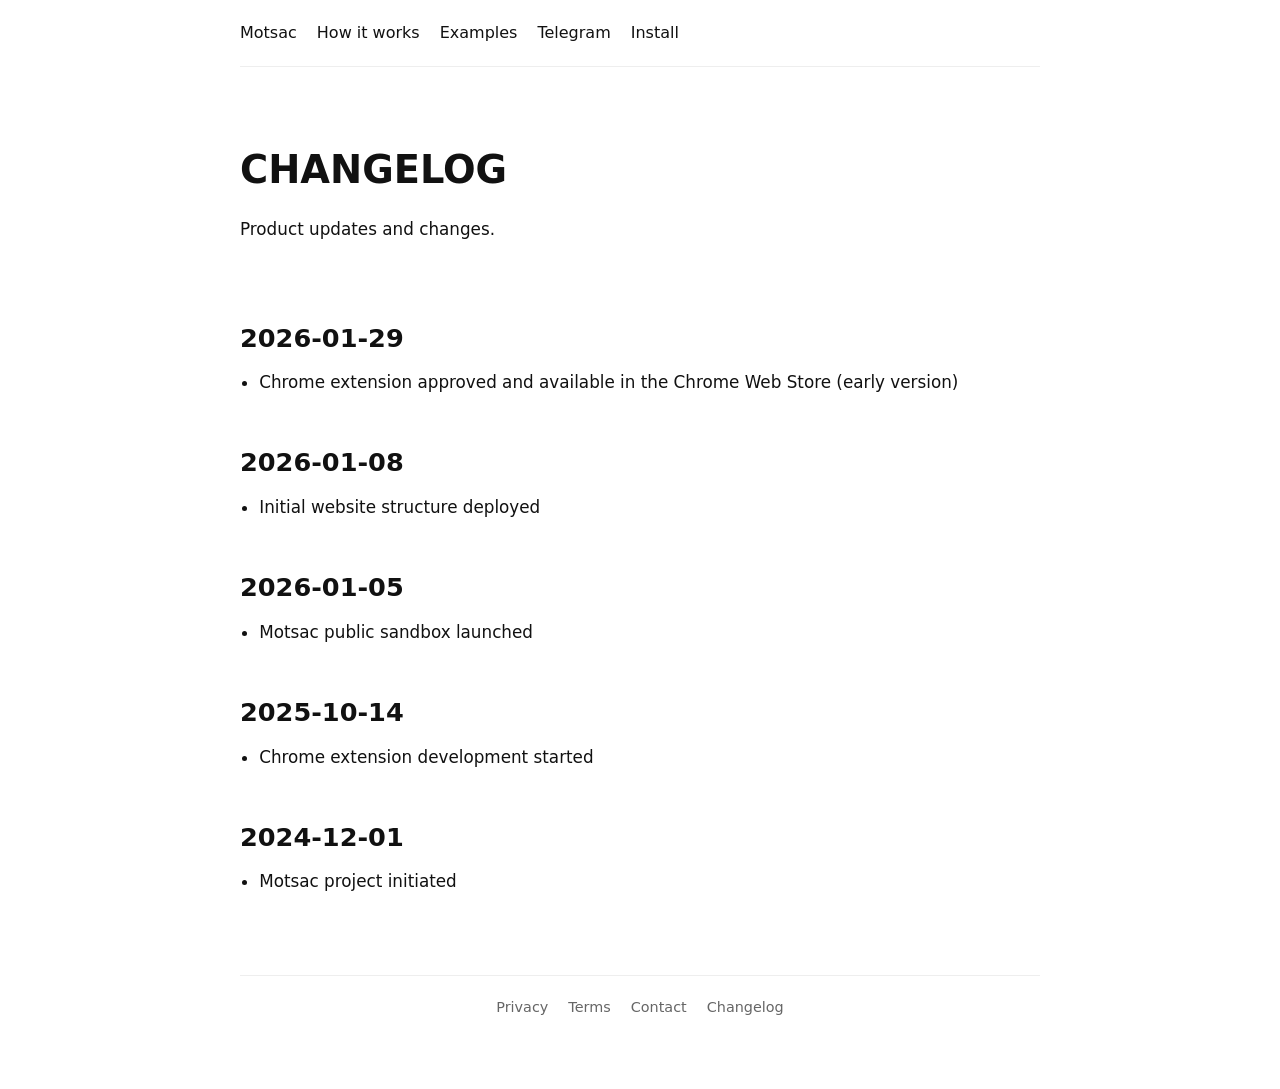
==== changelog/index.html @ 84fee0f9 "added terms of use" ====
<!DOCTYPE html>
<html lang="en">
<head>
  <meta charset="UTF-8" />
  <meta name="viewport" content="width=device-width, initial-scale=1.0" />
  <title>Changelog — Motsac</title>
  <meta name="description" content="Motsac product updates and changes">
  <link rel="stylesheet" href="../styles.css?v=15">
  <!-- Google tag (gtag.js) -->
  <script async src="https://www.googletagmanager.com/gtag/js?id=G-V90RZD0FSQ"></script>
  <script>
    window.dataLayer = window.dataLayer || [];
    function gtag(){dataLayer.push(arguments);}
    gtag('js', new Date());

    gtag('config', 'G-V90RZD0FSQ');
  </script>
</head>
<body>

  <header>
    <nav>
      <a href="/">Motsac</a>
      <a href="/how-it-works/">How it works</a>
      <a href="/examples/">Examples</a>
      <a href="/telegram/">Telegram</a>
      <a href="/install/">Install</a>
    </nav>
  </header>

  <main>
  <section id="hero">
    <h1>Changelog</h1>
    <p>Product updates and changes.</p>
  </section>

  <section id="updates">
    <h2><time datetime="2026-01-29">2026-01-29</time></h2>
    <ul>
      <li>Chrome extension approved and available in the Chrome Web Store (early version)</li>
    </ul>

    <h2><time datetime="2026-01-08">2026-01-08</time></h2>
    <ul>
      <li>Initial website structure deployed</li>
    </ul>

    <h2><time datetime="2026-01-05">2026-01-05</time></h2>
    <ul>
      <li>Motsac public sandbox launched</li>
    </ul>

    <h2><time datetime="2025-10-14">2025-10-14</time></h2>
    <ul>
      <li>Chrome extension development started</li>
    </ul>

    <h2><time datetime="2024-12-01">2024-12-01</time></h2>
    <ul>
      <li>Motsac project initiated</li>
    </ul>
  </section>
  </main>

  <footer>
    <nav>
      <a href="/privacy/">Privacy</a>
      <a href="/terms/">Terms</a>
      <a href="/contact/">Contact</a>
      <a href="/changelog/">Changelog</a>
    </nav>
  </footer>

</body>
</html>
---- styles.css ----
body {
  font-family: system-ui, sans-serif;
  line-height: 1.6;
  color: #111;
  background: #fff;
  margin: 0;
  padding: 0;
}
section {
  max-width: 800px;
  margin: 80px auto;
  padding: 0 20px;
}
h1, h2 {
  font-weight: 700;
  line-height: 1.2;
  margin-bottom: 0.6em;
}
h1 {
  font-size: 2.4rem;
  text-transform: uppercase;
}
h2 {
  font-size: 1.6rem;
  margin-top: 2em;
}
p, li {
  font-size: 1.05rem;
  margin-bottom: 0.8em;
}
ul {
  padding-left: 1.2em;
}
.buttons a {
  display: inline-block;
  padding: 10px 20px;
  margin: 6px 8px 0 0;
  border-radius: 6px;
  text-decoration: none;
  font-weight: 600;
}
.primary { background:#000; color:#fff; }
.primary.disabled { background:#ccc; color:#666; cursor:not-allowed; pointer-events:none; }
.secondary { background:#eee; color:#000; }
.columns {
  display: flex;
  flex-wrap: wrap;
  gap: 20px;
}
.columns div {
  flex: 1 1 220px;
  background: #f8f8f8;
  padding: 15px;
  border-radius: 8px;
}
.usecases div {
  background:#f8f8f8;
  padding:12px 16px;
  border-radius:6px;
  margin-bottom:10px;
}
small { display:block; margin-top:10px; color:#555; }
.channels {
  margin-top:14px;
  display:flex;
  gap:14px;
  font-size:0.95rem;
}
.channels a {
  text-decoration:none;
  color:#111;
  opacity:0.7;
}
.channels a:hover { opacity:1; }
header {
  max-width: 800px;
  margin: 0 auto;
  padding: 20px 0;
  border-bottom: 1px solid #eee;
}
header nav {
  display: flex;
  gap: 20px;
  flex-wrap: wrap;
}
header nav a {
  text-decoration: none;
  color: #111;
  font-weight: 500;
}
header nav a:hover {
  opacity: 0.7;
}
footer {
  max-width: 800px;
  margin: 60px auto 40px;
  padding: 20px 0;
  border-top: 1px solid #eee;
  text-align: center;
  font-size: 0.9rem;
  color: #666;
}
footer nav {
  display: flex;
  gap: 20px;
  justify-content: center;
  flex-wrap: wrap;
  margin-bottom: 10px;
}
footer nav a {
  text-decoration: none;
  color: #666;
}
footer nav a:hover {
  color: #111;
}
ol {
  padding-left: 1.5em;
}
ol li {
  margin-bottom: 0.8em;
}
main {
  position: relative;
  max-width: 800px;
  margin: 0 auto;
}
main section {
  padding-left: 0;
}
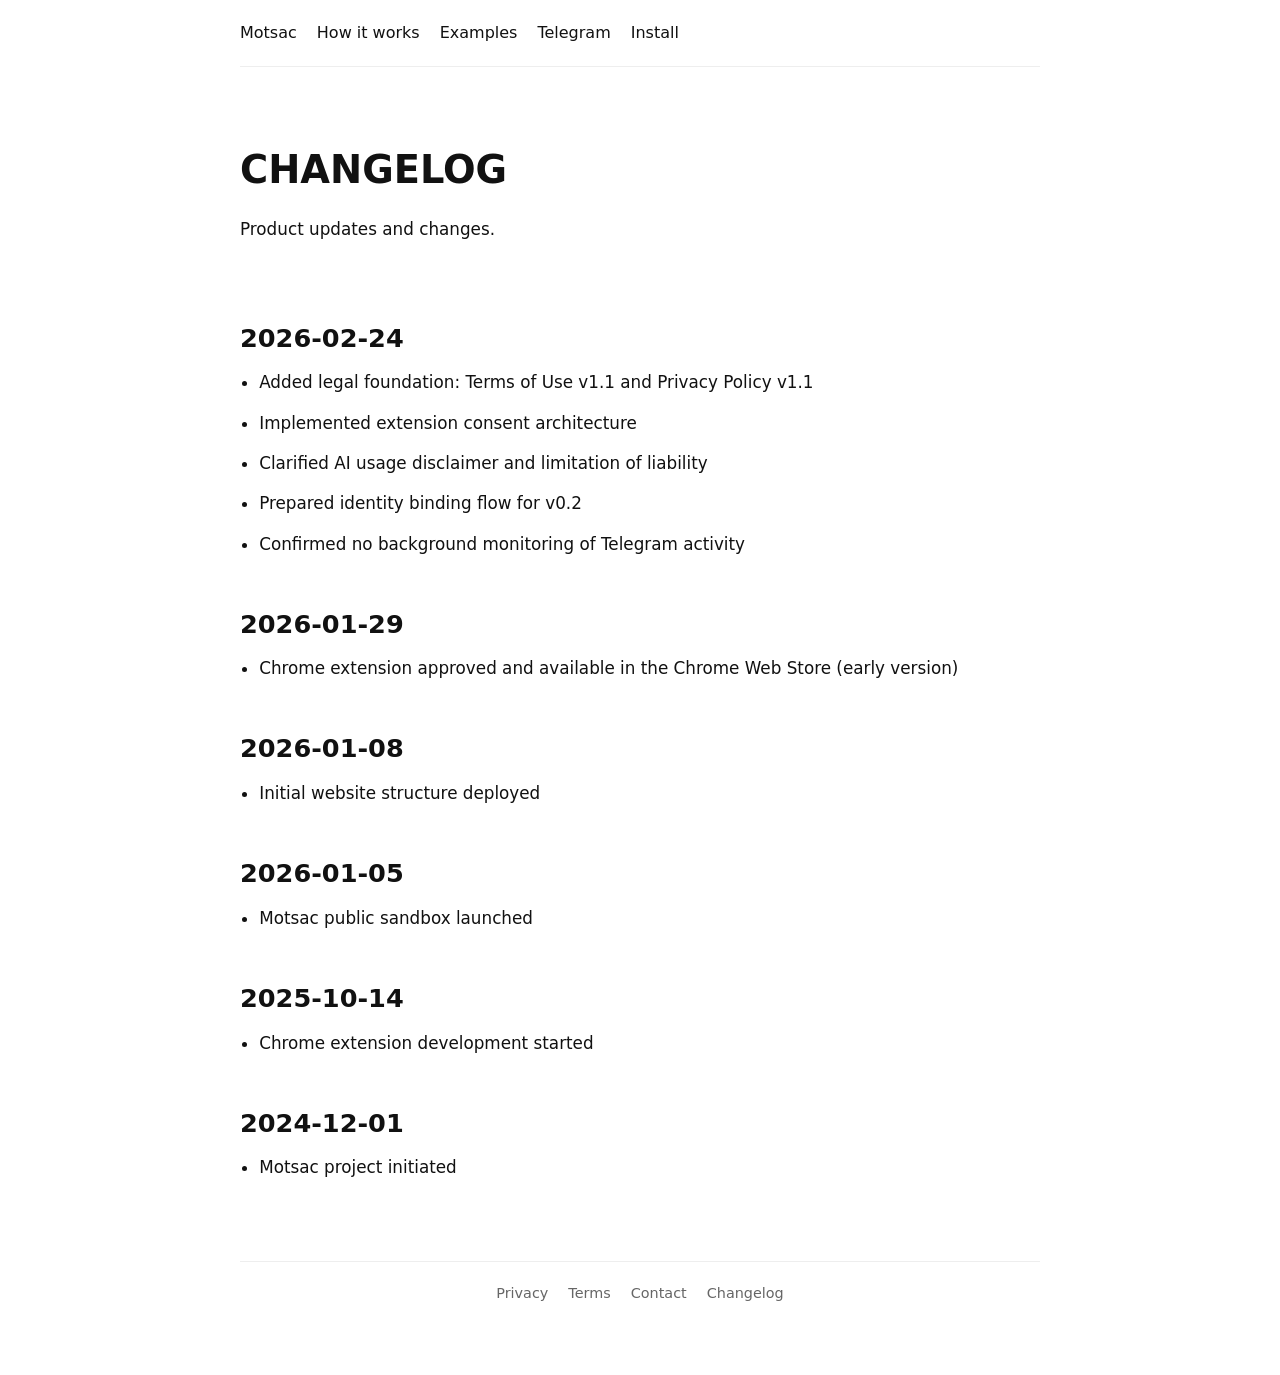
==== commit ea248e64: "updated changelog" ====
--- a/changelog/index.html
+++ b/changelog/index.html
@@ -35,6 +35,15 @@
   </section>
 
   <section id="updates">
+    <h2><time datetime="2026-02-24">2026-02-24</time></h2>
+    <ul>
+      <li>Added legal foundation: Terms of Use v1.1 and Privacy Policy v1.1</li>
+      <li>Implemented extension consent architecture</li>
+      <li>Clarified AI usage disclaimer and limitation of liability</li>
+      <li>Prepared identity binding flow for v0.2</li>
+      <li>Confirmed no background monitoring of Telegram activity</li>
+    </ul>
+
     <h2><time datetime="2026-01-29">2026-01-29</time></h2>
     <ul>
       <li>Chrome extension approved and available in the Chrome Web Store (early version)</li>
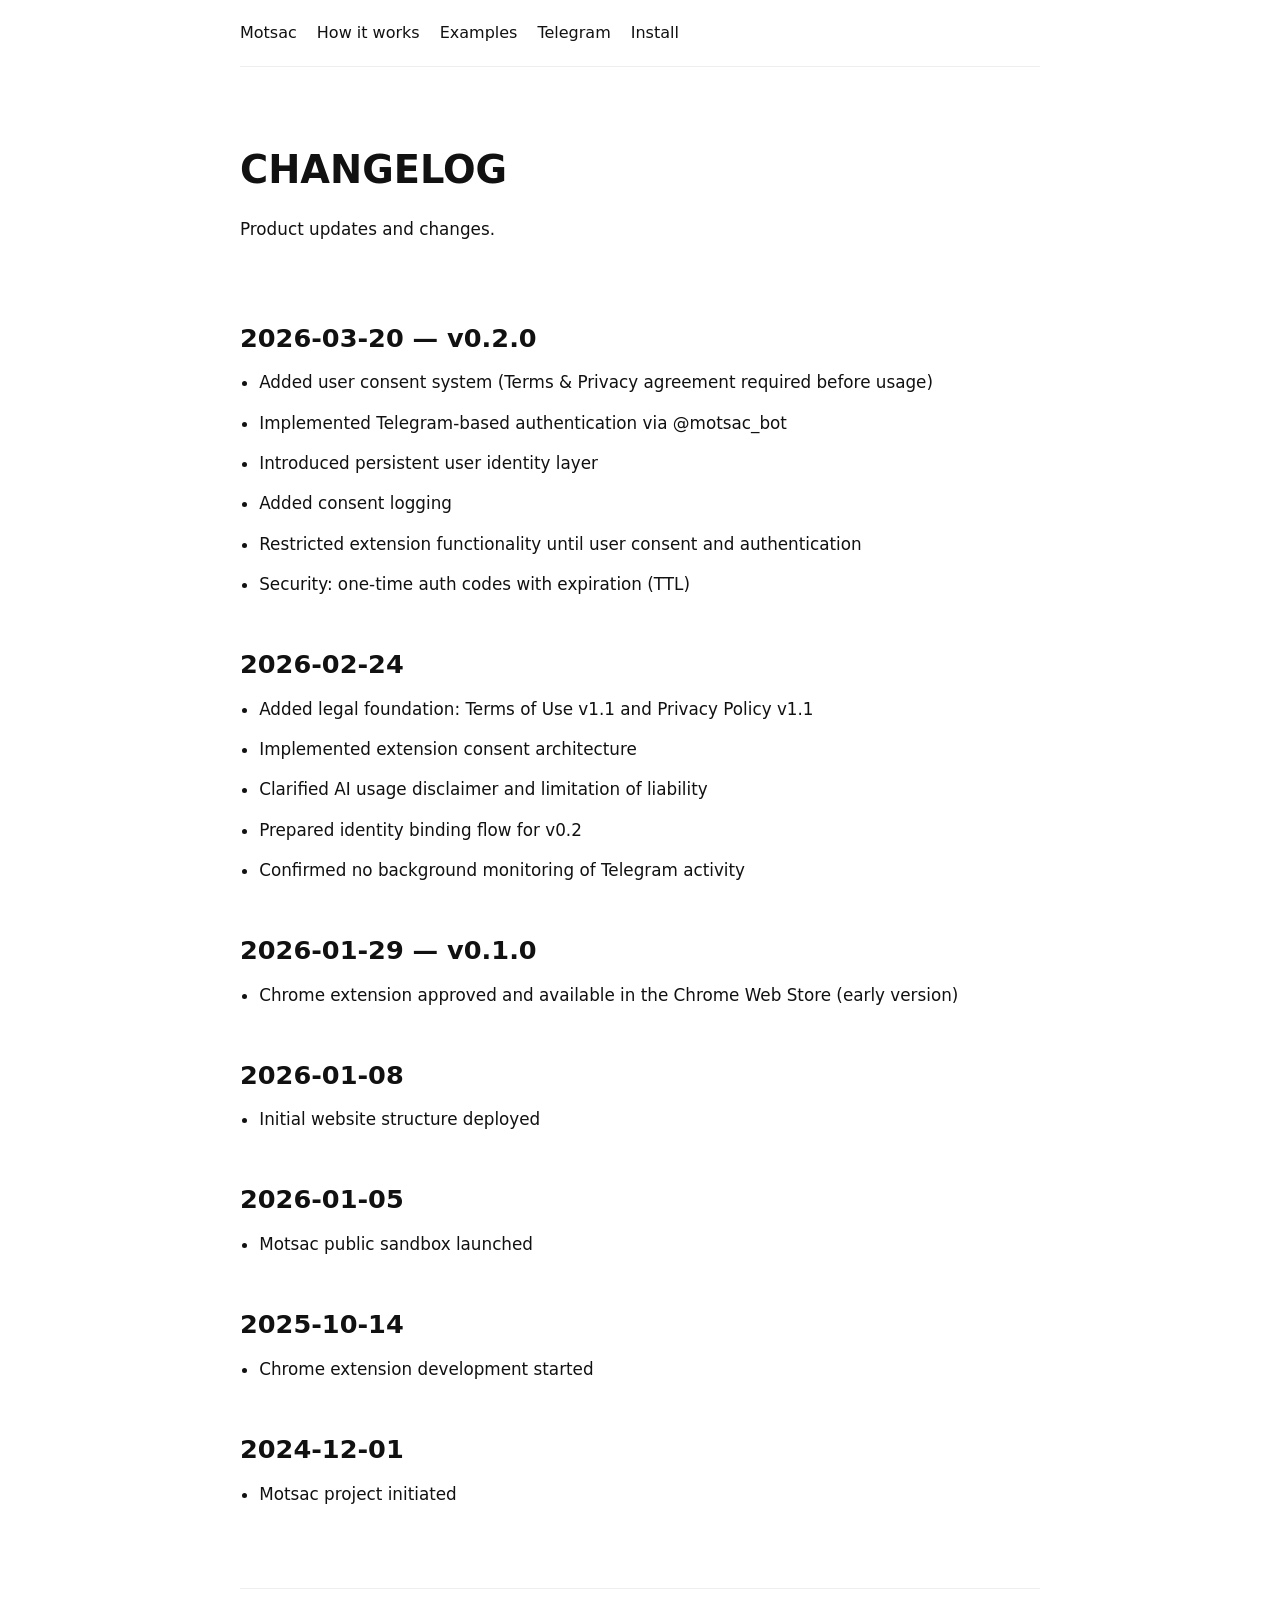
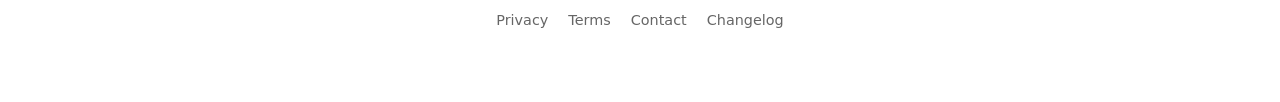
==== commit 660c0d0a: "changelog v0.2.0" ====
--- a/changelog/index.html
+++ b/changelog/index.html
@@ -35,6 +35,16 @@
   </section>
 
   <section id="updates">
+    <h2><time datetime="2026-03-20">2026-03-20 — v0.2.0</time></h2>
+    <ul>
+      <li>Added user consent system (Terms & Privacy agreement required before usage)</li>
+      <li>Implemented Telegram-based authentication via @motsac_bot</li>
+      <li>Introduced persistent user identity layer</li>
+      <li>Added consent logging</li>
+      <li>Restricted extension functionality until user consent and authentication</li>
+      <li>Security: one-time auth codes with expiration (TTL)</li>
+    </ul>
+
     <h2><time datetime="2026-02-24">2026-02-24</time></h2>
     <ul>
       <li>Added legal foundation: Terms of Use v1.1 and Privacy Policy v1.1</li>
@@ -44,7 +54,7 @@
       <li>Confirmed no background monitoring of Telegram activity</li>
     </ul>
 
-    <h2><time datetime="2026-01-29">2026-01-29</time></h2>
+    <h2><time datetime="2026-01-29">2026-01-29 — v0.1.0</time></h2>
     <ul>
       <li>Chrome extension approved and available in the Chrome Web Store (early version)</li>
     </ul>
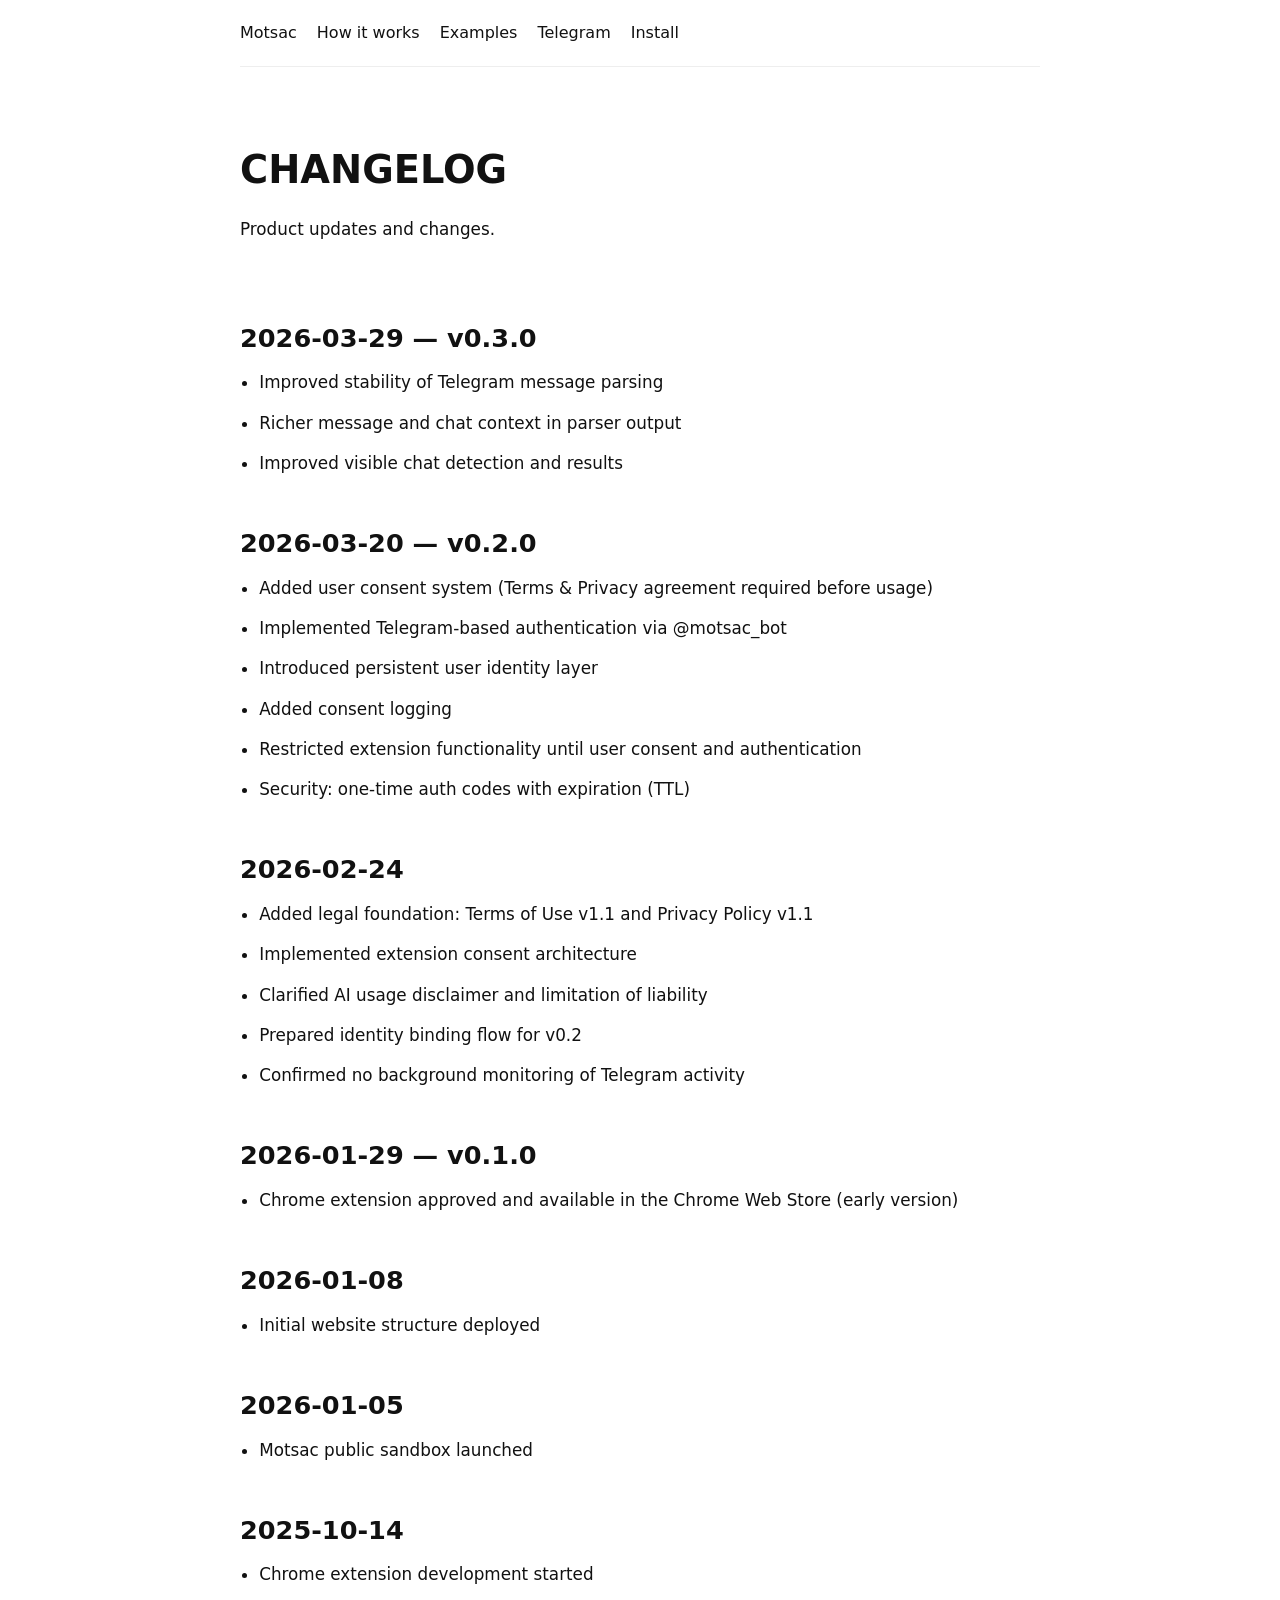
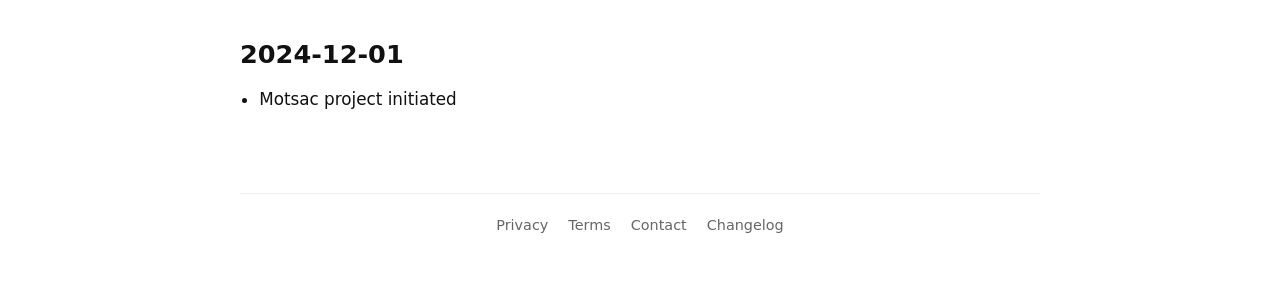
==== commit b0b54663: "v0.3.0" ====
--- a/changelog/index.html
+++ b/changelog/index.html
@@ -35,6 +35,13 @@
   </section>
 
   <section id="updates">
+    <h2><time datetime="2026-03-29">2026-03-29 — v0.3.0</time></h2>
+    <ul>
+      <li>Improved stability of Telegram message parsing</li>
+      <li>Richer message and chat context in parser output</li>
+      <li>Improved visible chat detection and results</li>
+    </ul>
+
     <h2><time datetime="2026-03-20">2026-03-20 — v0.2.0</time></h2>
     <ul>
       <li>Added user consent system (Terms & Privacy agreement required before usage)</li>
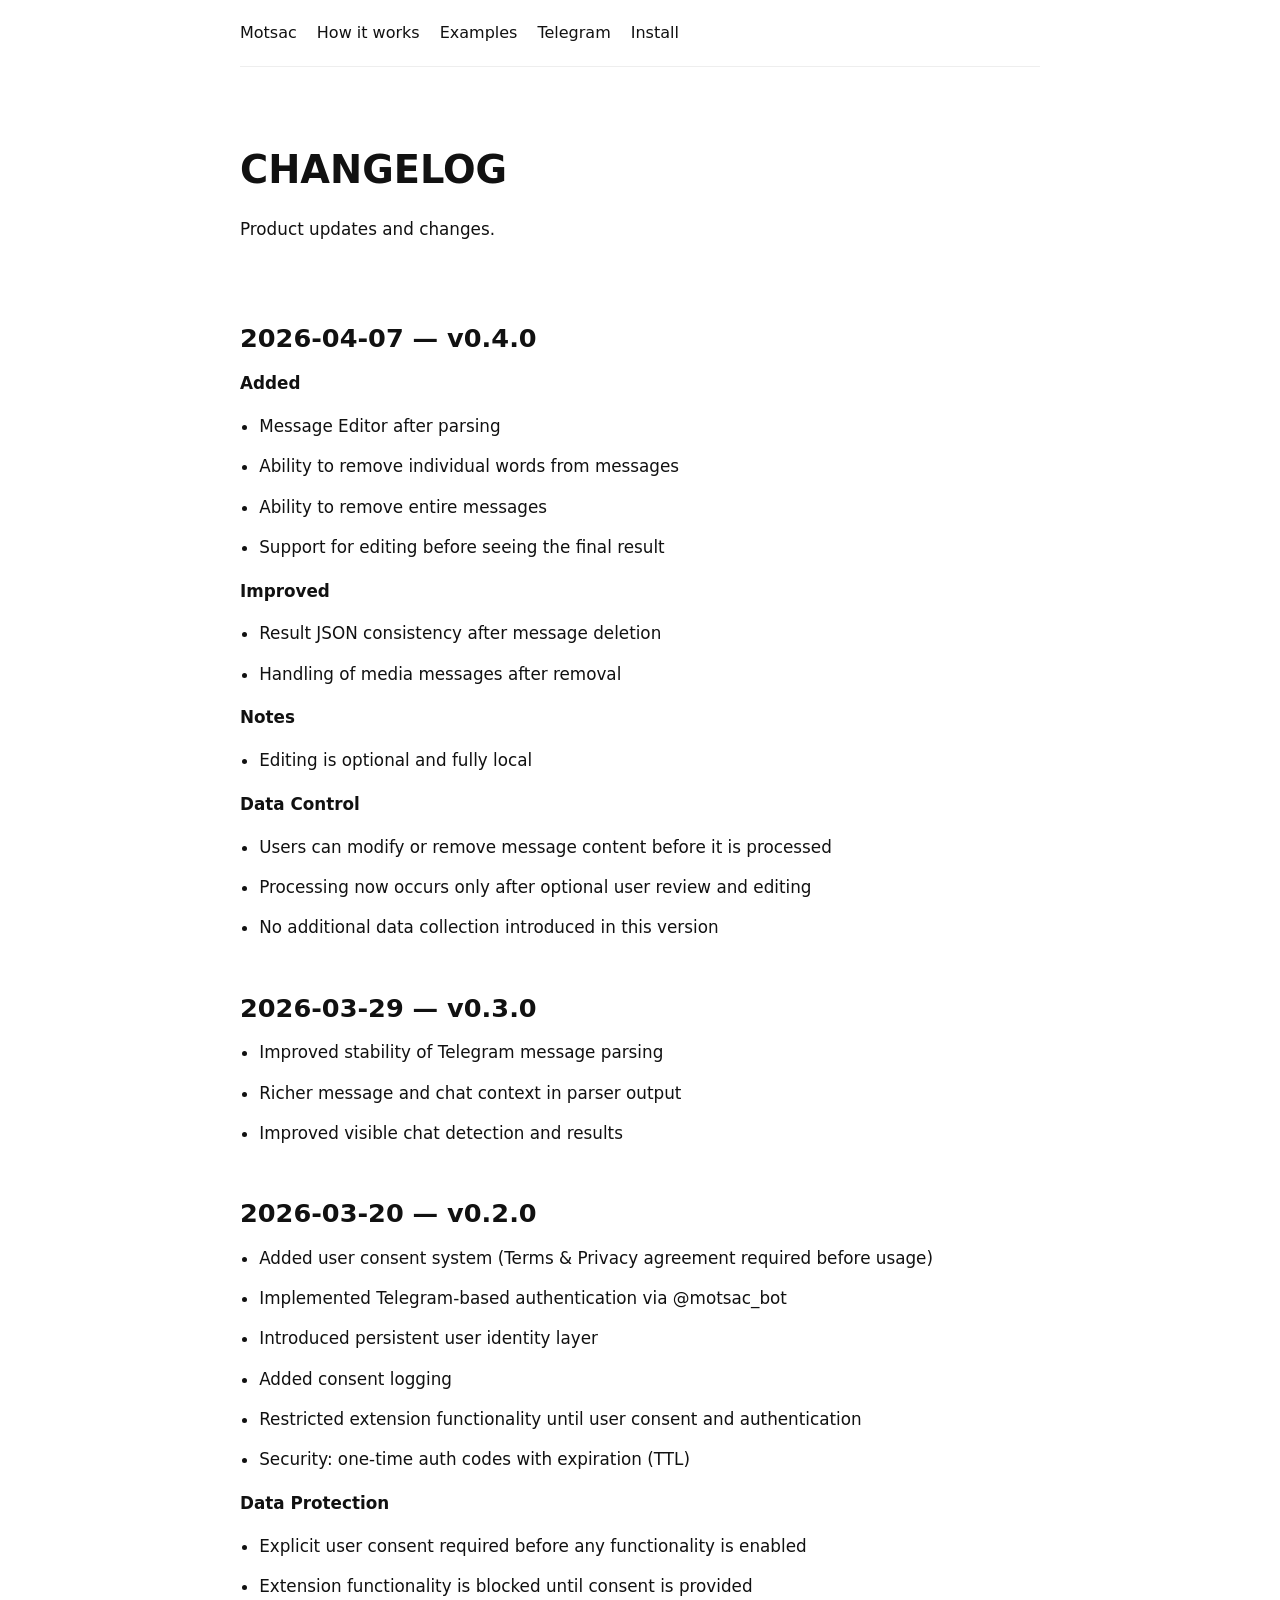
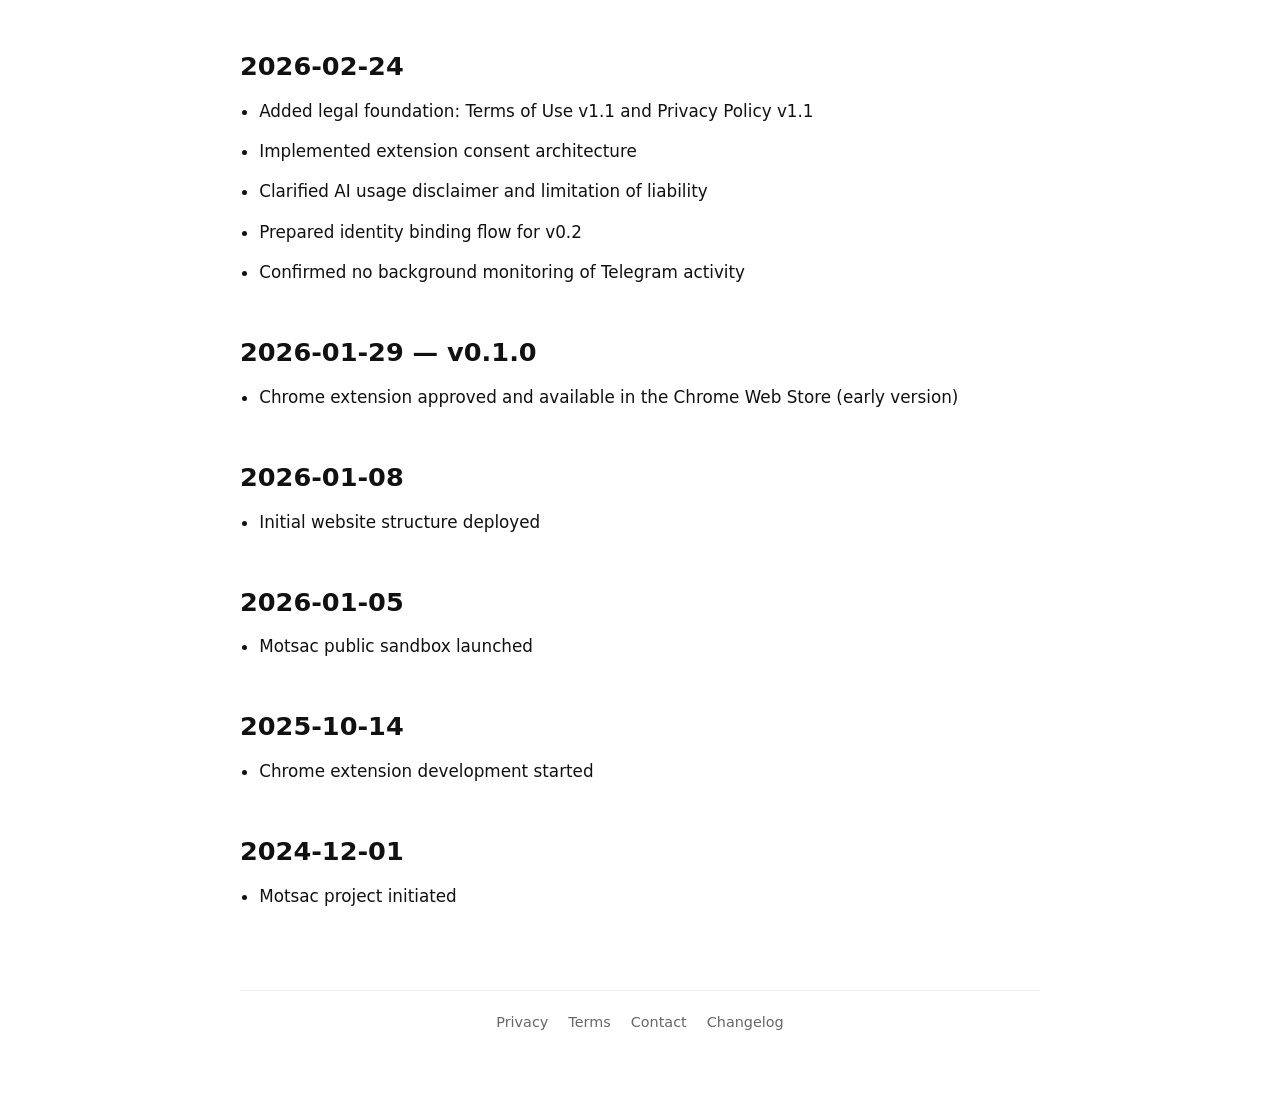
==== commit fcfb497d: "v0.4.0" ====
--- a/changelog/index.html
+++ b/changelog/index.html
@@ -35,6 +35,30 @@
   </section>
 
   <section id="updates">
+    <h2><time datetime="2026-04-07">2026-04-07 — v0.4.0</time></h2>
+    <p><strong>Added</strong></p>
+    <ul>
+      <li>Message Editor after parsing</li>
+      <li>Ability to remove individual words from messages</li>
+      <li>Ability to remove entire messages</li>
+      <li>Support for editing before seeing the final result</li>
+    </ul>
+    <p><strong>Improved</strong></p>
+    <ul>
+      <li>Result JSON consistency after message deletion</li>
+      <li>Handling of media messages after removal</li>
+    </ul>
+    <p><strong>Notes</strong></p>
+    <ul>
+      <li>Editing is optional and fully local</li>
+    </ul>
+    <p><strong>Data Control</strong></p>
+    <ul>
+      <li>Users can modify or remove message content before it is processed</li>
+      <li>Processing now occurs only after optional user review and editing</li>
+      <li>No additional data collection introduced in this version</li>
+    </ul>
+
     <h2><time datetime="2026-03-29">2026-03-29 — v0.3.0</time></h2>
     <ul>
       <li>Improved stability of Telegram message parsing</li>
@@ -50,6 +74,11 @@
       <li>Added consent logging</li>
       <li>Restricted extension functionality until user consent and authentication</li>
       <li>Security: one-time auth codes with expiration (TTL)</li>
+    </ul>
+    <p><strong>Data Protection</strong></p>
+    <ul>
+      <li>Explicit user consent required before any functionality is enabled</li>
+      <li>Extension functionality is blocked until consent is provided</li>
     </ul>
 
     <h2><time datetime="2026-02-24">2026-02-24</time></h2>
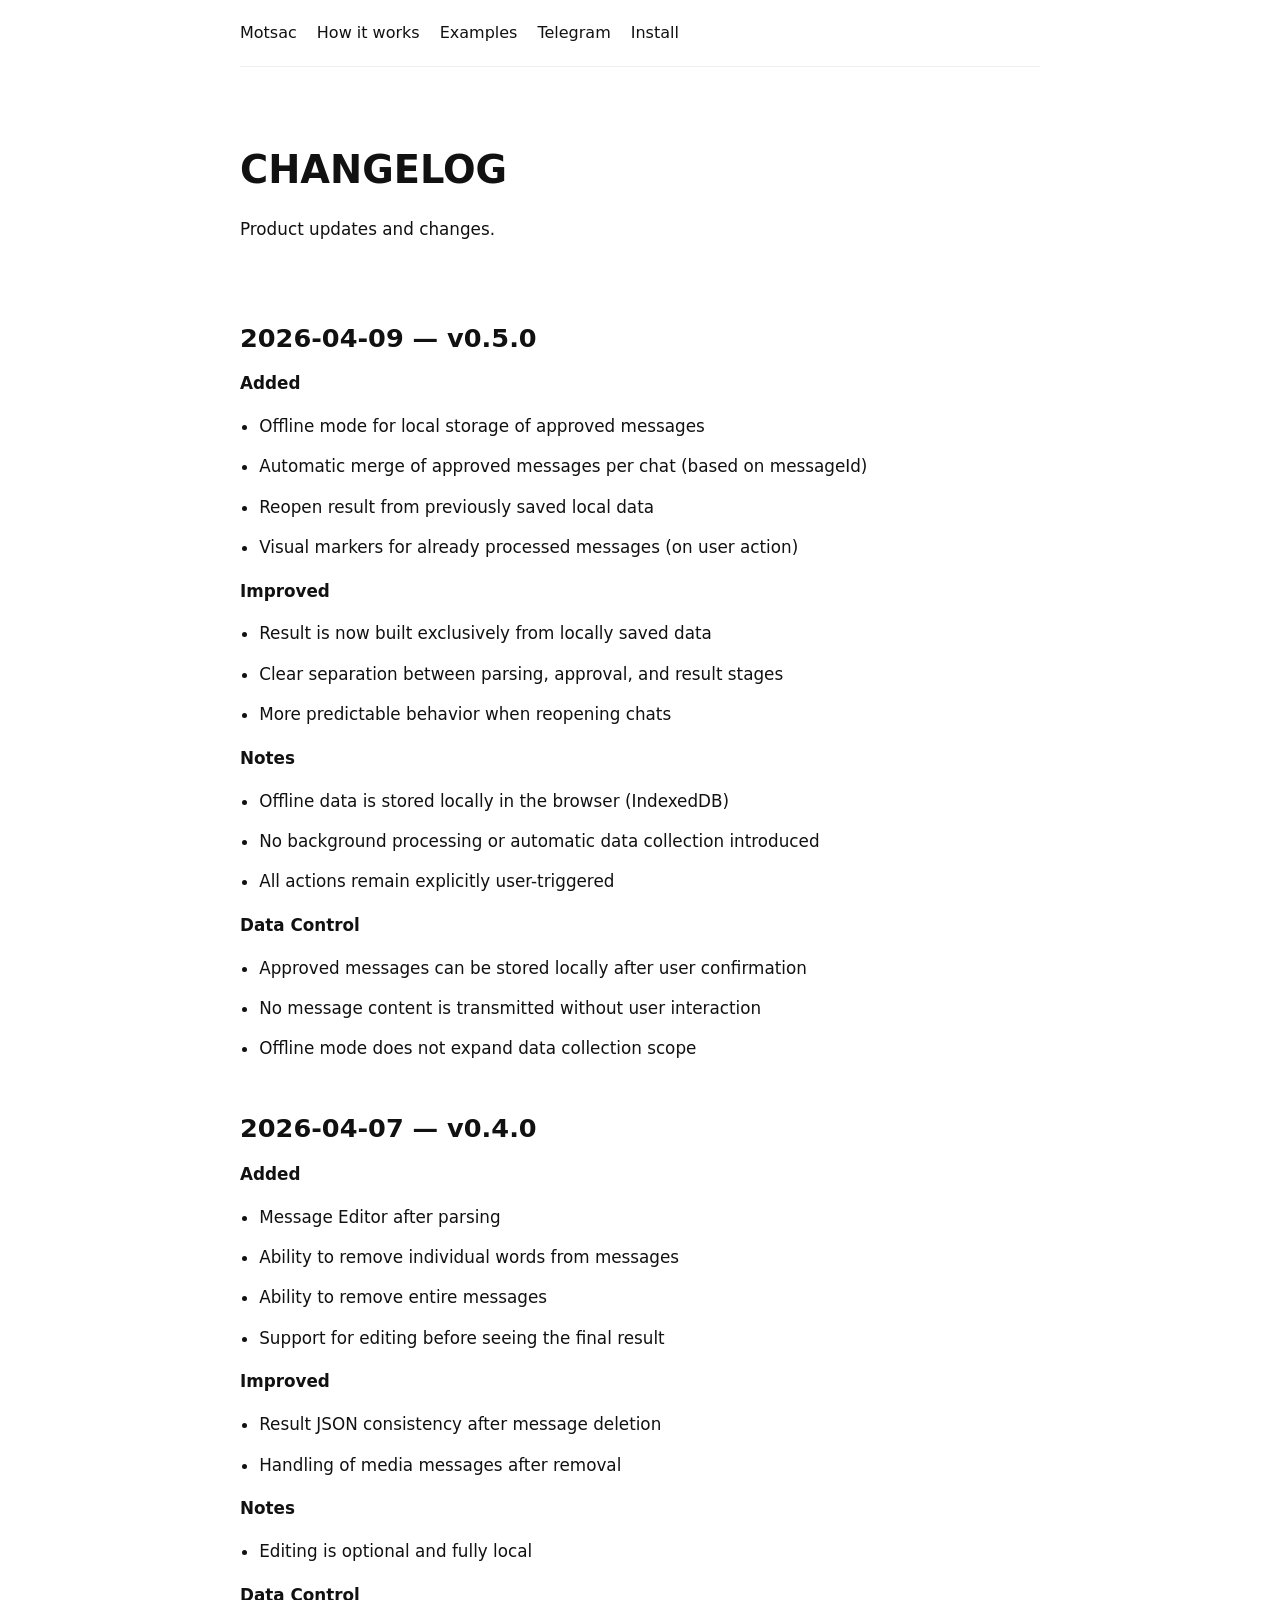
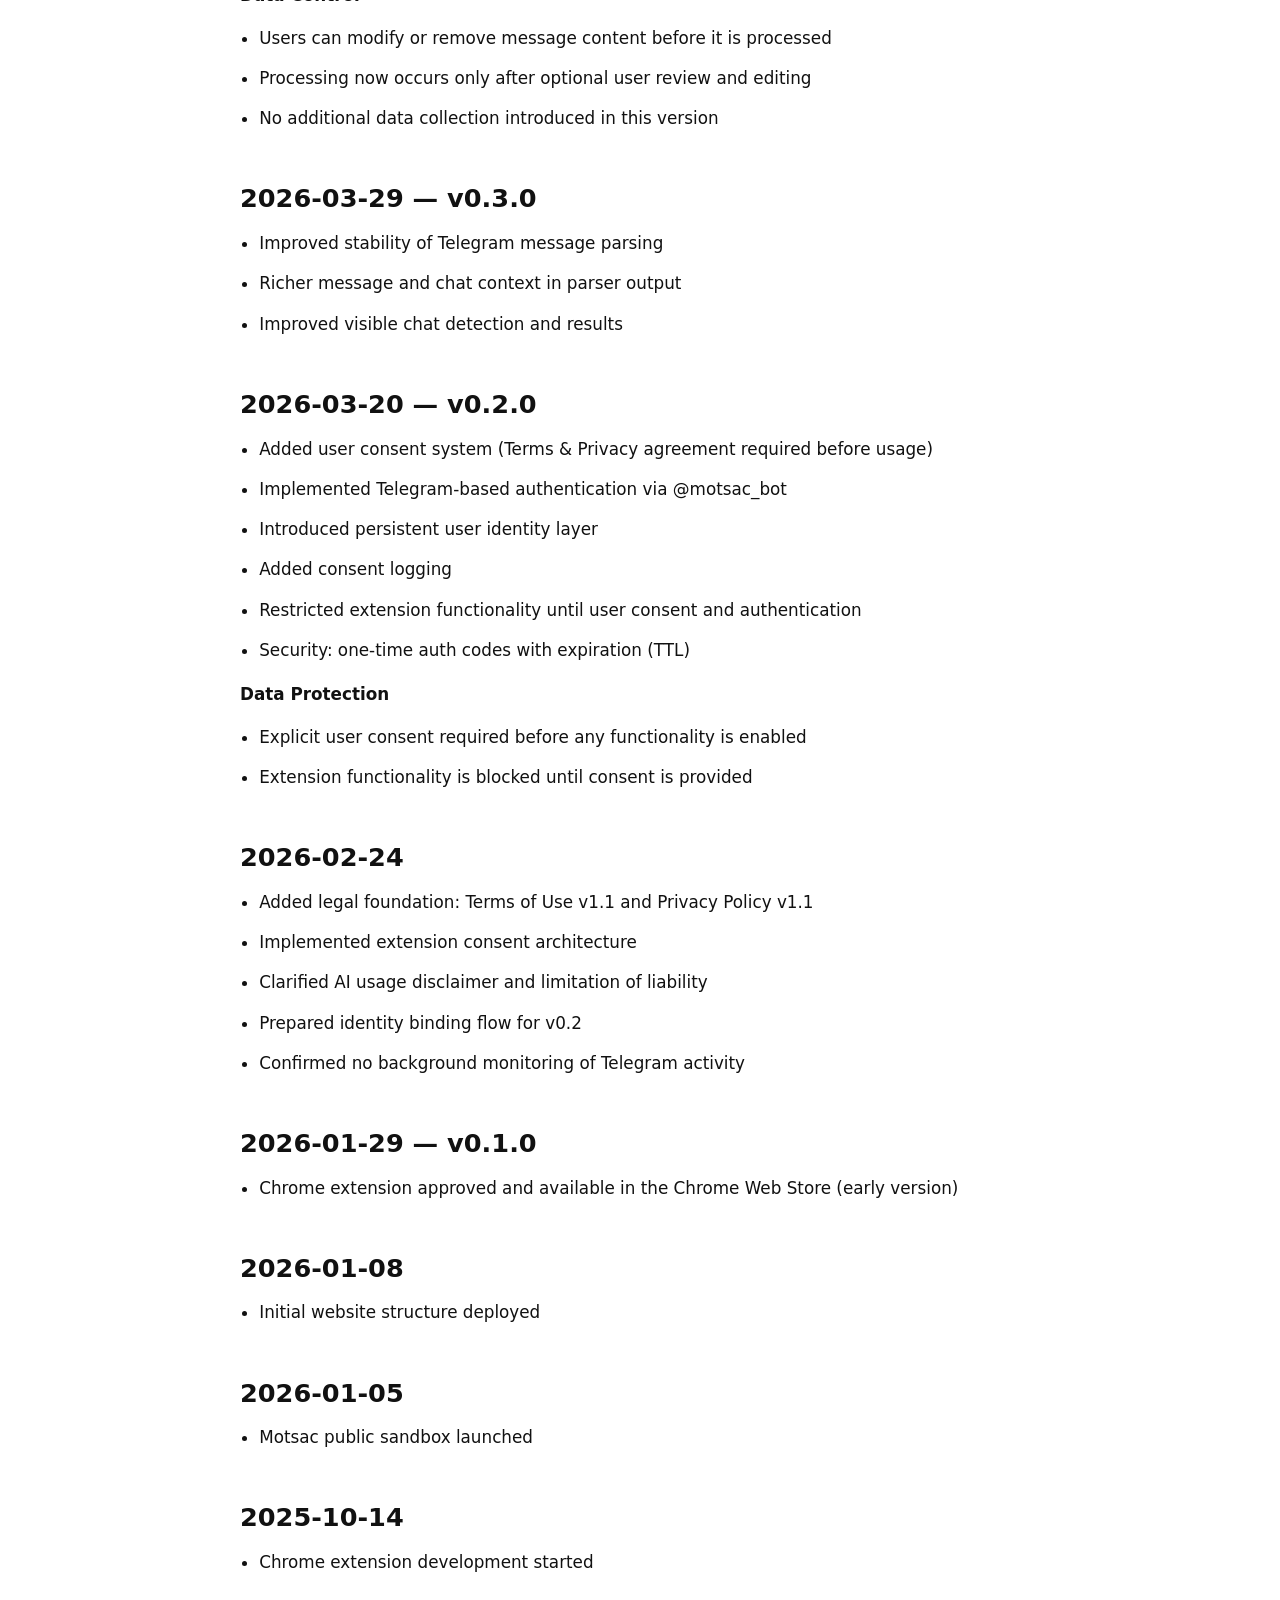
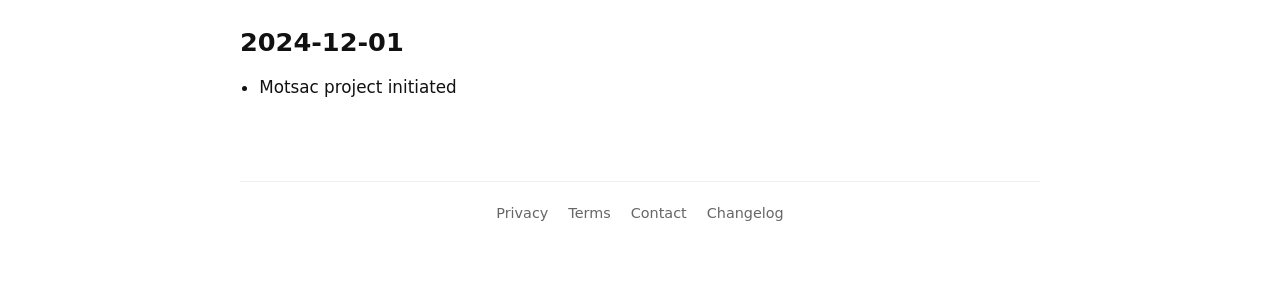
==== commit 7a713cf8: "v0.5.0" ====
--- a/changelog/index.html
+++ b/changelog/index.html
@@ -35,6 +35,33 @@
   </section>
 
   <section id="updates">
+    <h2><time datetime="2026-04-09">2026-04-09 — v0.5.0</time></h2>
+    <p><strong>Added</strong></p>
+    <ul>
+      <li>Offline mode for local storage of approved messages</li>
+      <li>Automatic merge of approved messages per chat (based on messageId)</li>
+      <li>Reopen result from previously saved local data</li>
+      <li>Visual markers for already processed messages (on user action)</li>
+    </ul>
+    <p><strong>Improved</strong></p>
+    <ul>
+      <li>Result is now built exclusively from locally saved data</li>
+      <li>Clear separation between parsing, approval, and result stages</li>
+      <li>More predictable behavior when reopening chats</li>
+    </ul>
+    <p><strong>Notes</strong></p>
+    <ul>
+      <li>Offline data is stored locally in the browser (IndexedDB)</li>
+      <li>No background processing or automatic data collection introduced</li>
+      <li>All actions remain explicitly user-triggered</li>
+    </ul>
+    <p><strong>Data Control</strong></p>
+    <ul>
+      <li>Approved messages can be stored locally after user confirmation</li>
+      <li>No message content is transmitted without user interaction</li>
+      <li>Offline mode does not expand data collection scope</li>
+    </ul>
+
     <h2><time datetime="2026-04-07">2026-04-07 — v0.4.0</time></h2>
     <p><strong>Added</strong></p>
     <ul>
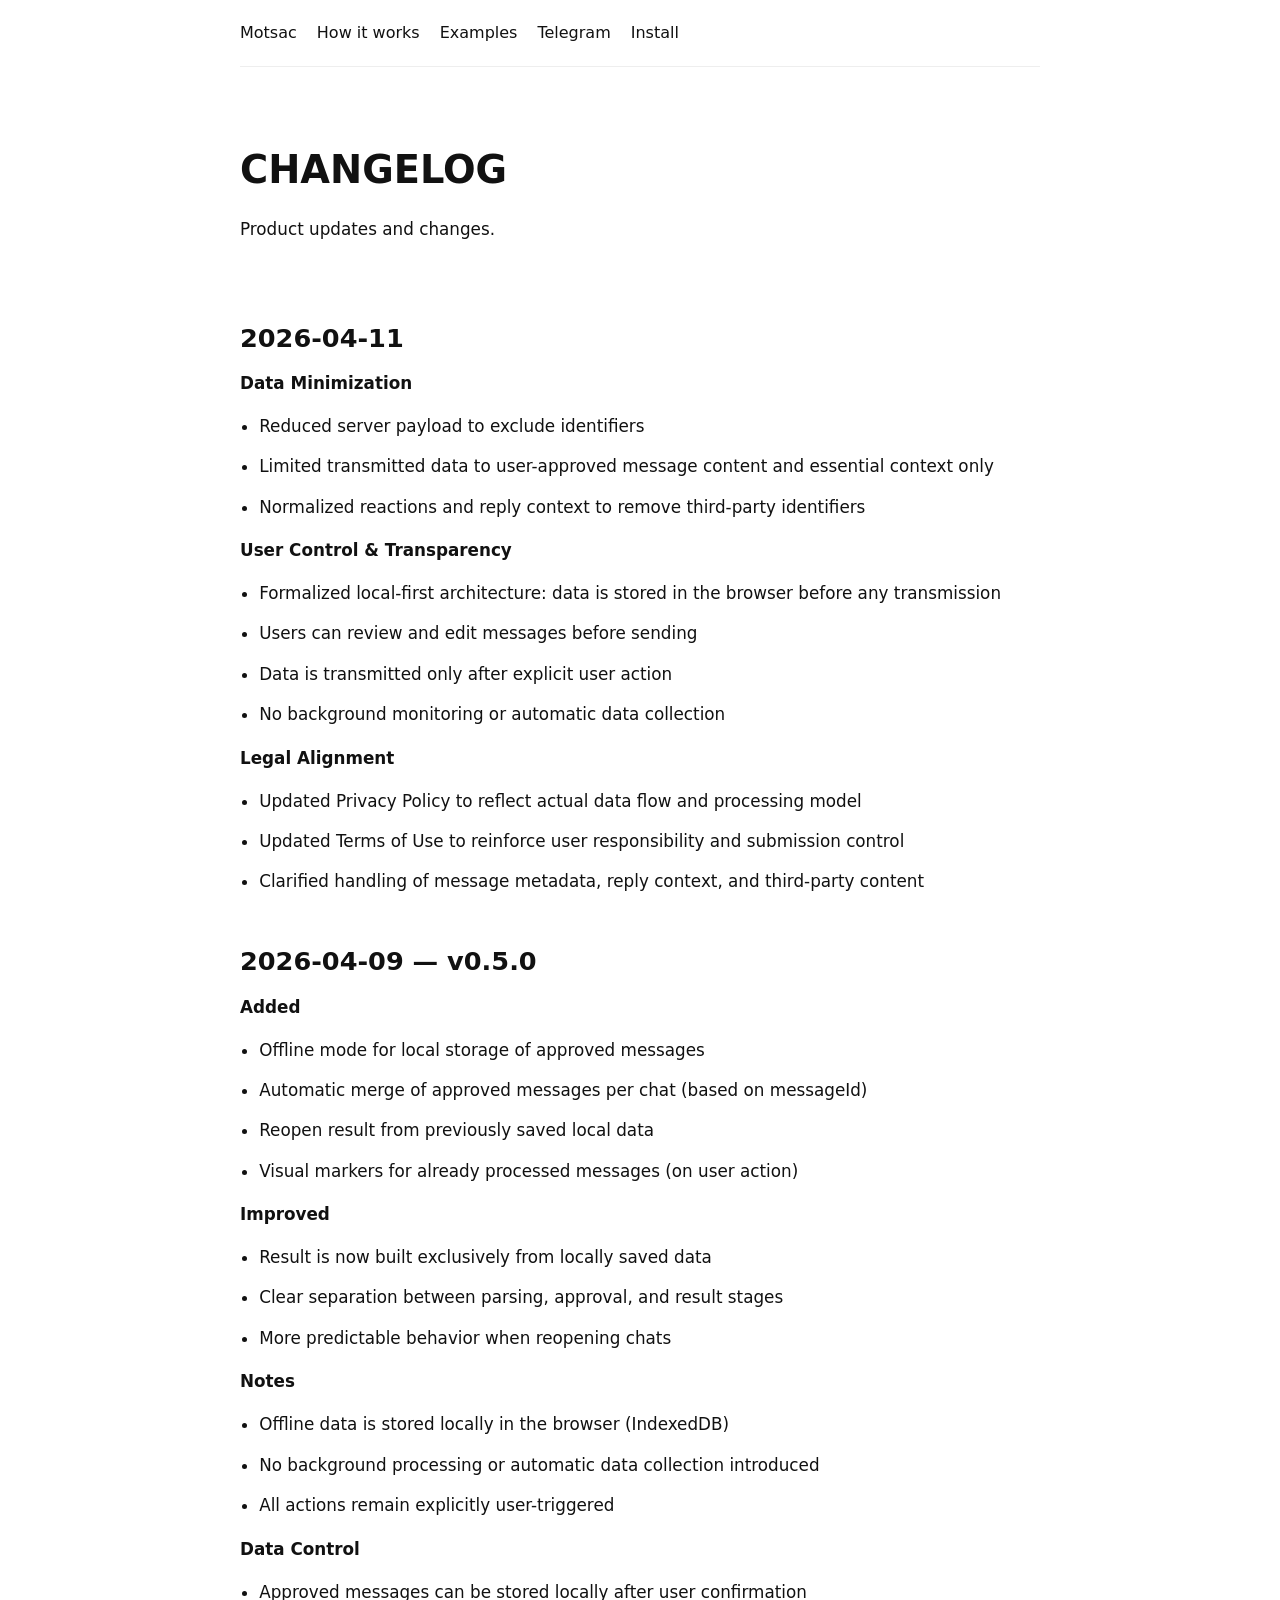
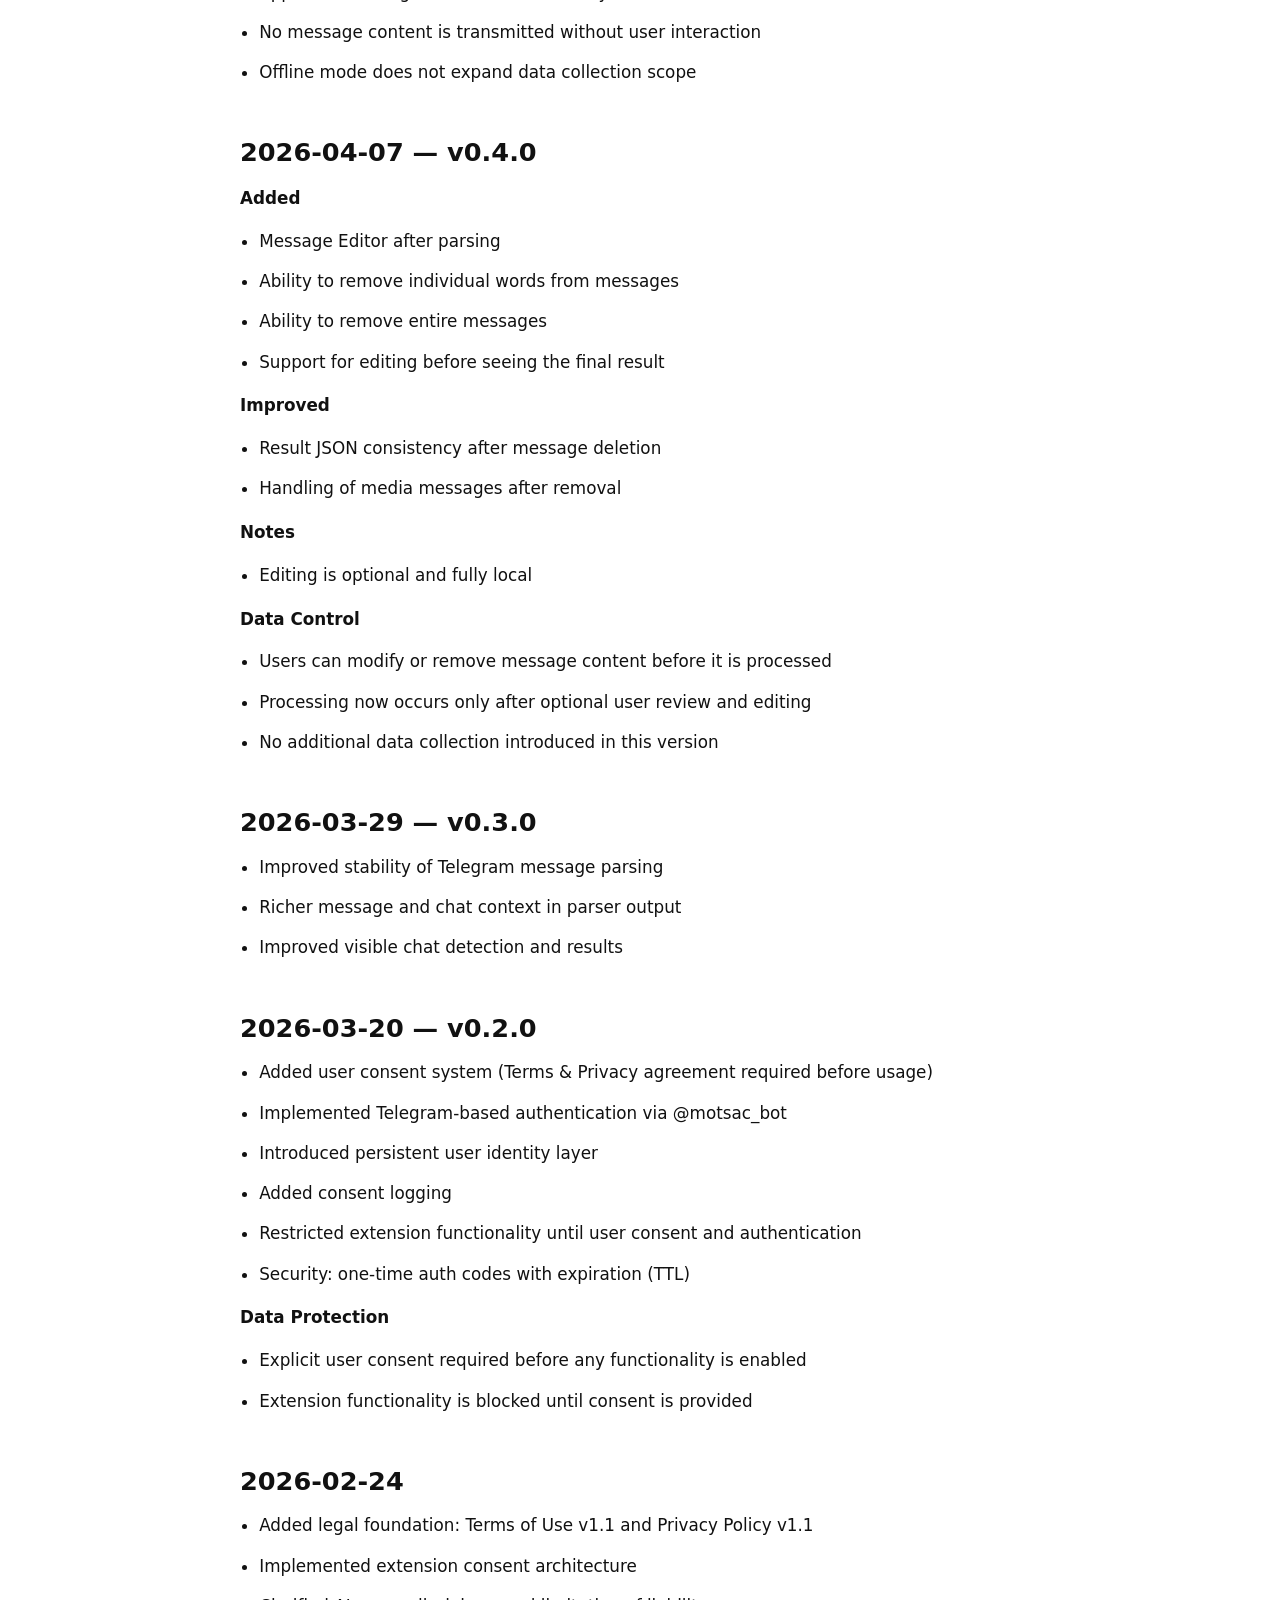
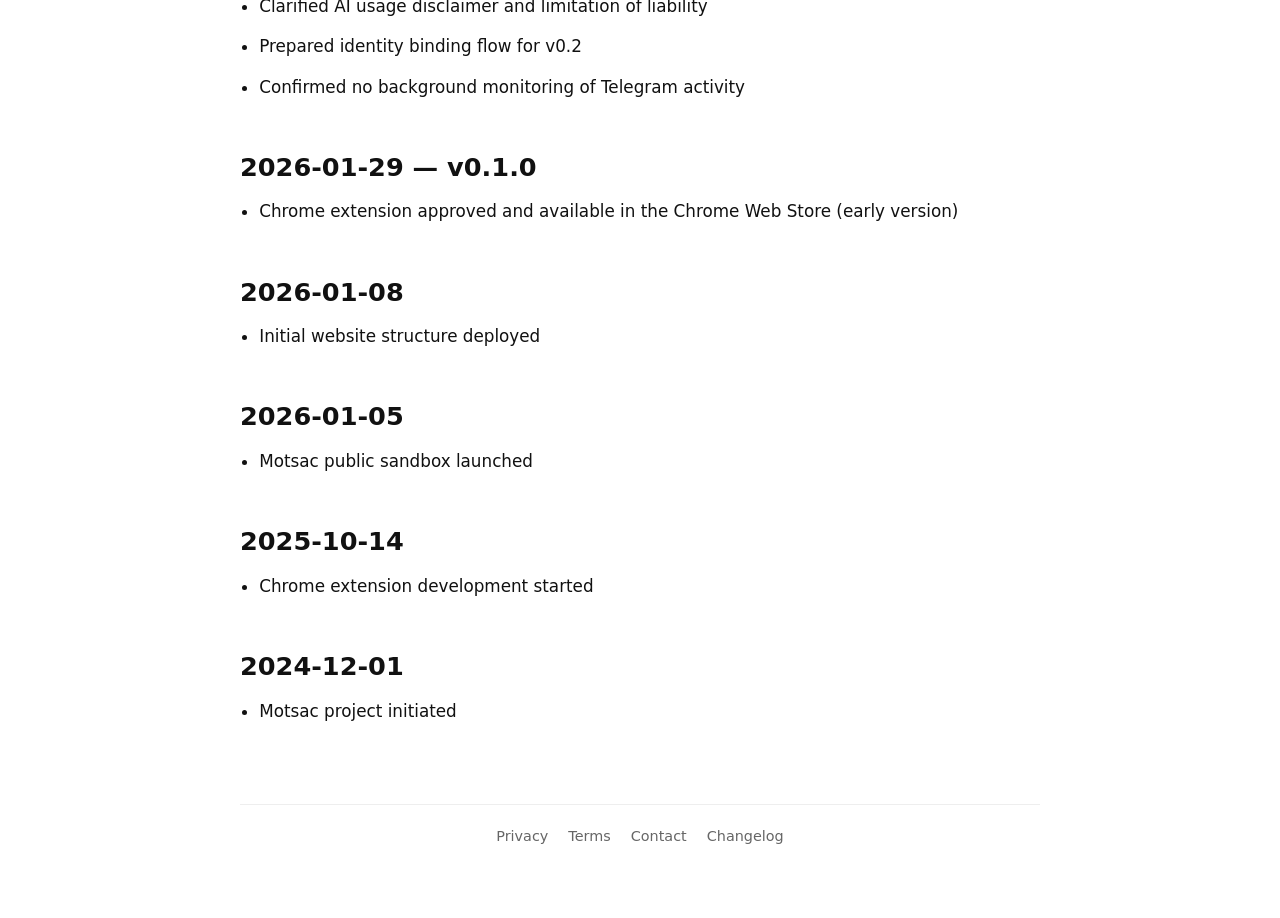
==== commit c55d90ac: "updated privacy and terms to v1.2" ====
--- a/changelog/index.html
+++ b/changelog/index.html
@@ -35,6 +35,30 @@
   </section>
 
   <section id="updates">
+    <h2><time datetime="2026-04-11">2026-04-11</time></h2>
+
+    <p><strong>Data Minimization</strong></p>
+    <ul>
+      <li>Reduced server payload to exclude identifiers</li>
+      <li>Limited transmitted data to user-approved message content and essential context only</li>
+      <li>Normalized reactions and reply context to remove third-party identifiers</li>
+    </ul>
+
+    <p><strong>User Control & Transparency</strong></p>
+    <ul>
+      <li>Formalized local-first architecture: data is stored in the browser before any transmission</li>
+      <li>Users can review and edit messages before sending</li>
+      <li>Data is transmitted only after explicit user action</li>
+      <li>No background monitoring or automatic data collection</li>
+    </ul>
+
+    <p><strong>Legal Alignment</strong></p>
+    <ul>
+      <li>Updated Privacy Policy to reflect actual data flow and processing model</li>
+      <li>Updated Terms of Use to reinforce user responsibility and submission control</li>
+      <li>Clarified handling of message metadata, reply context, and third-party content</li>
+    </ul>
+
     <h2><time datetime="2026-04-09">2026-04-09 — v0.5.0</time></h2>
     <p><strong>Added</strong></p>
     <ul>
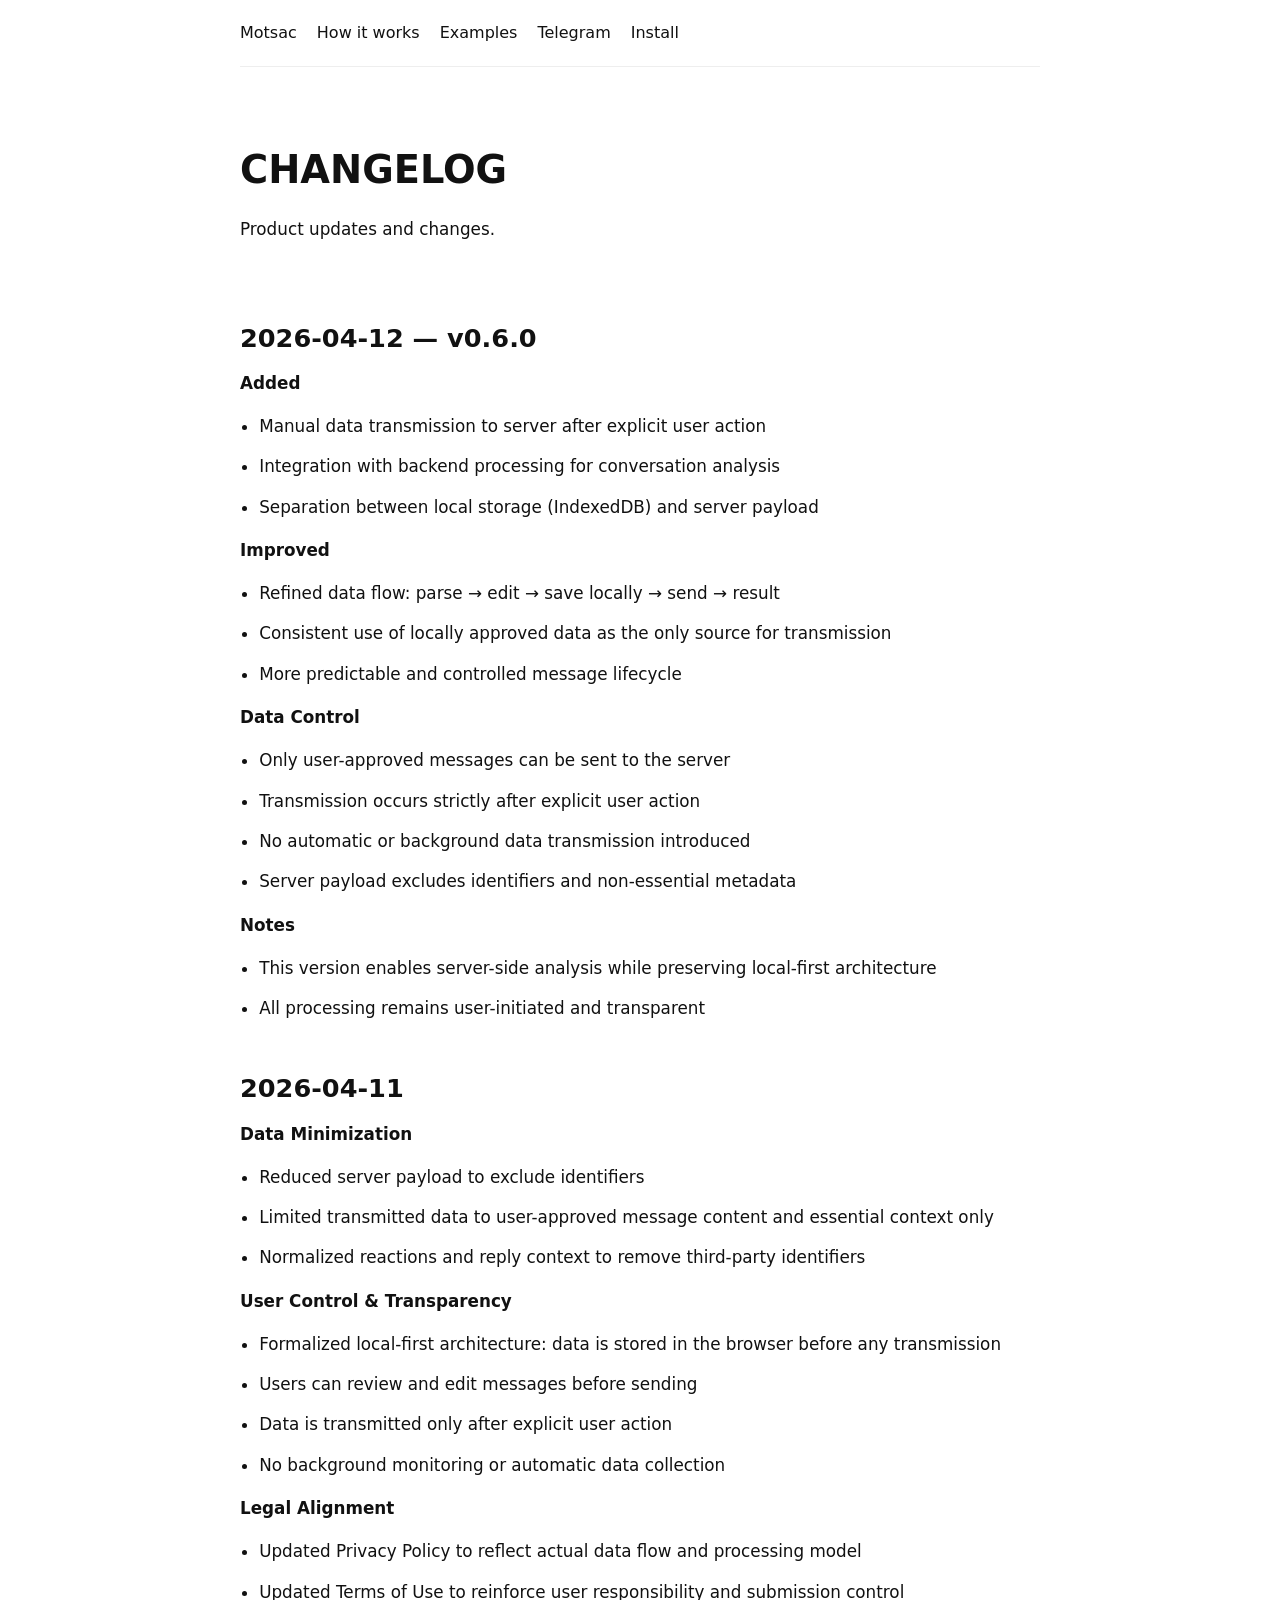
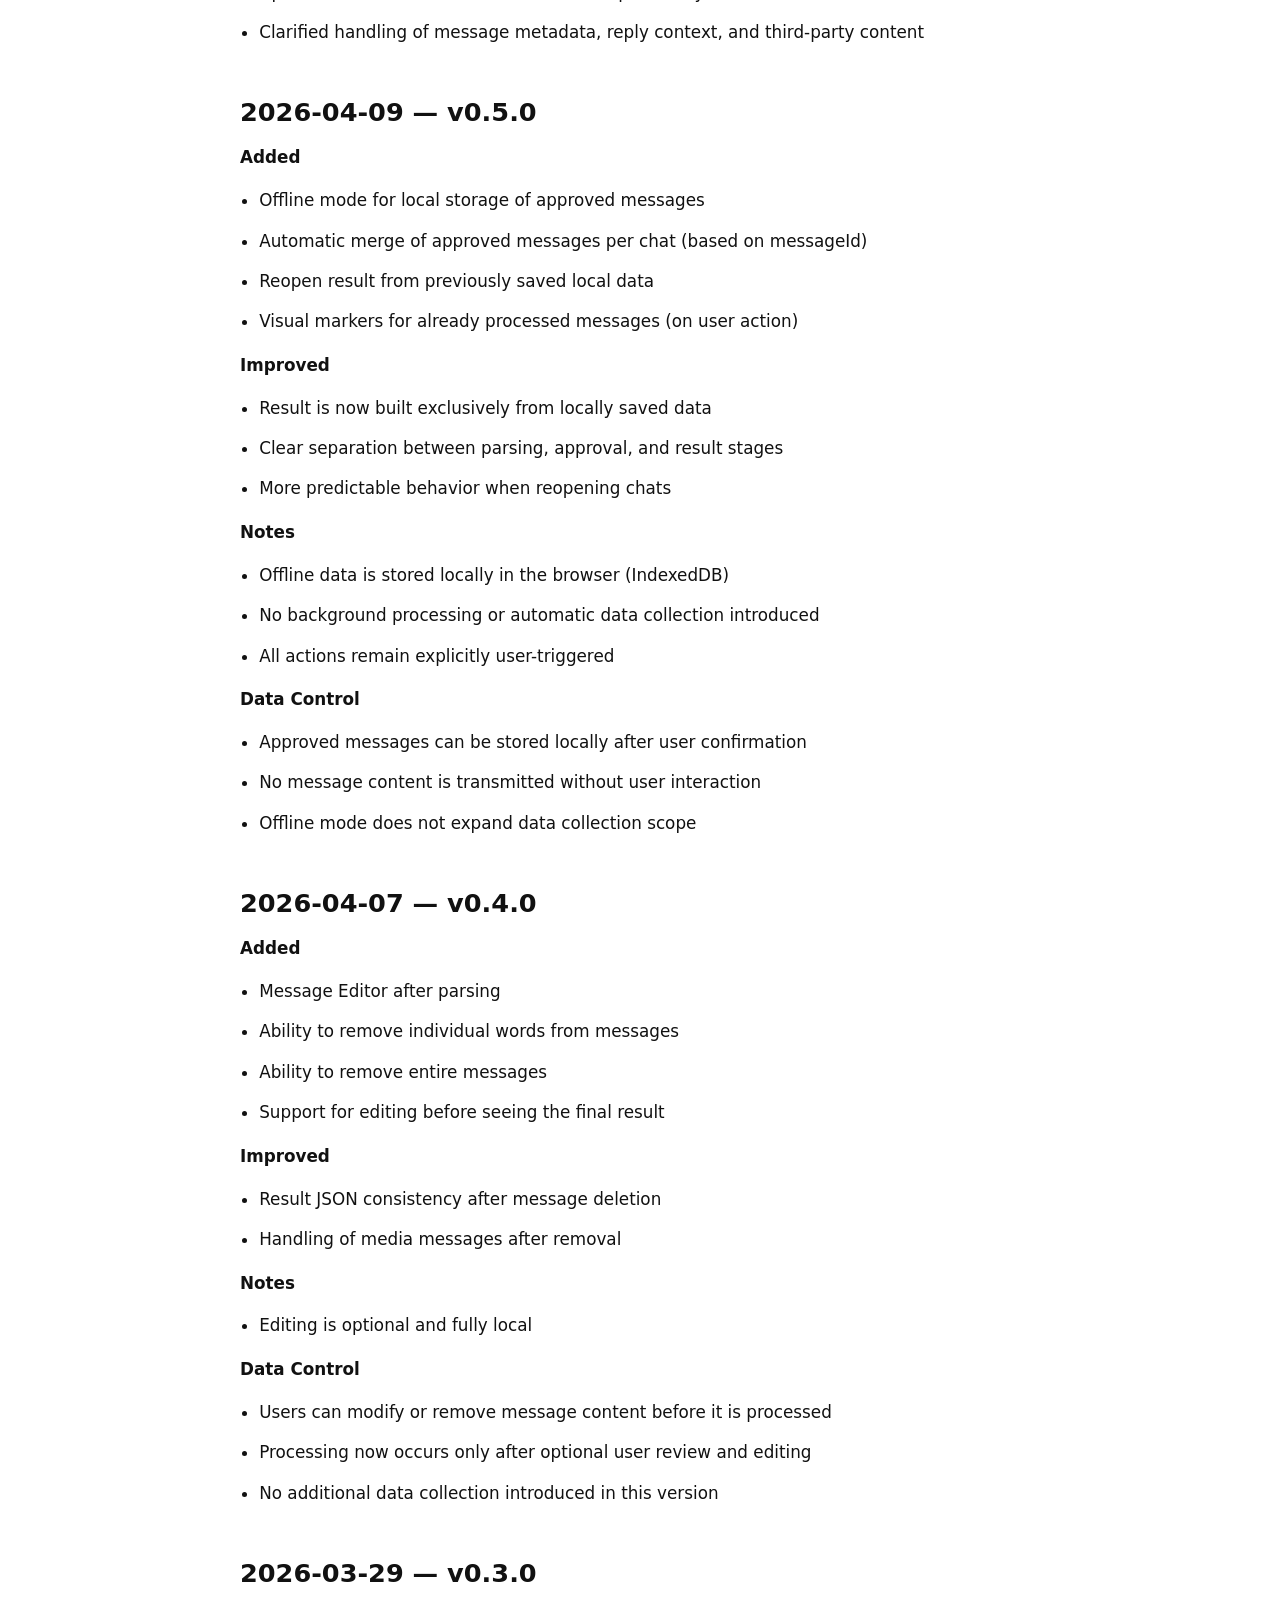
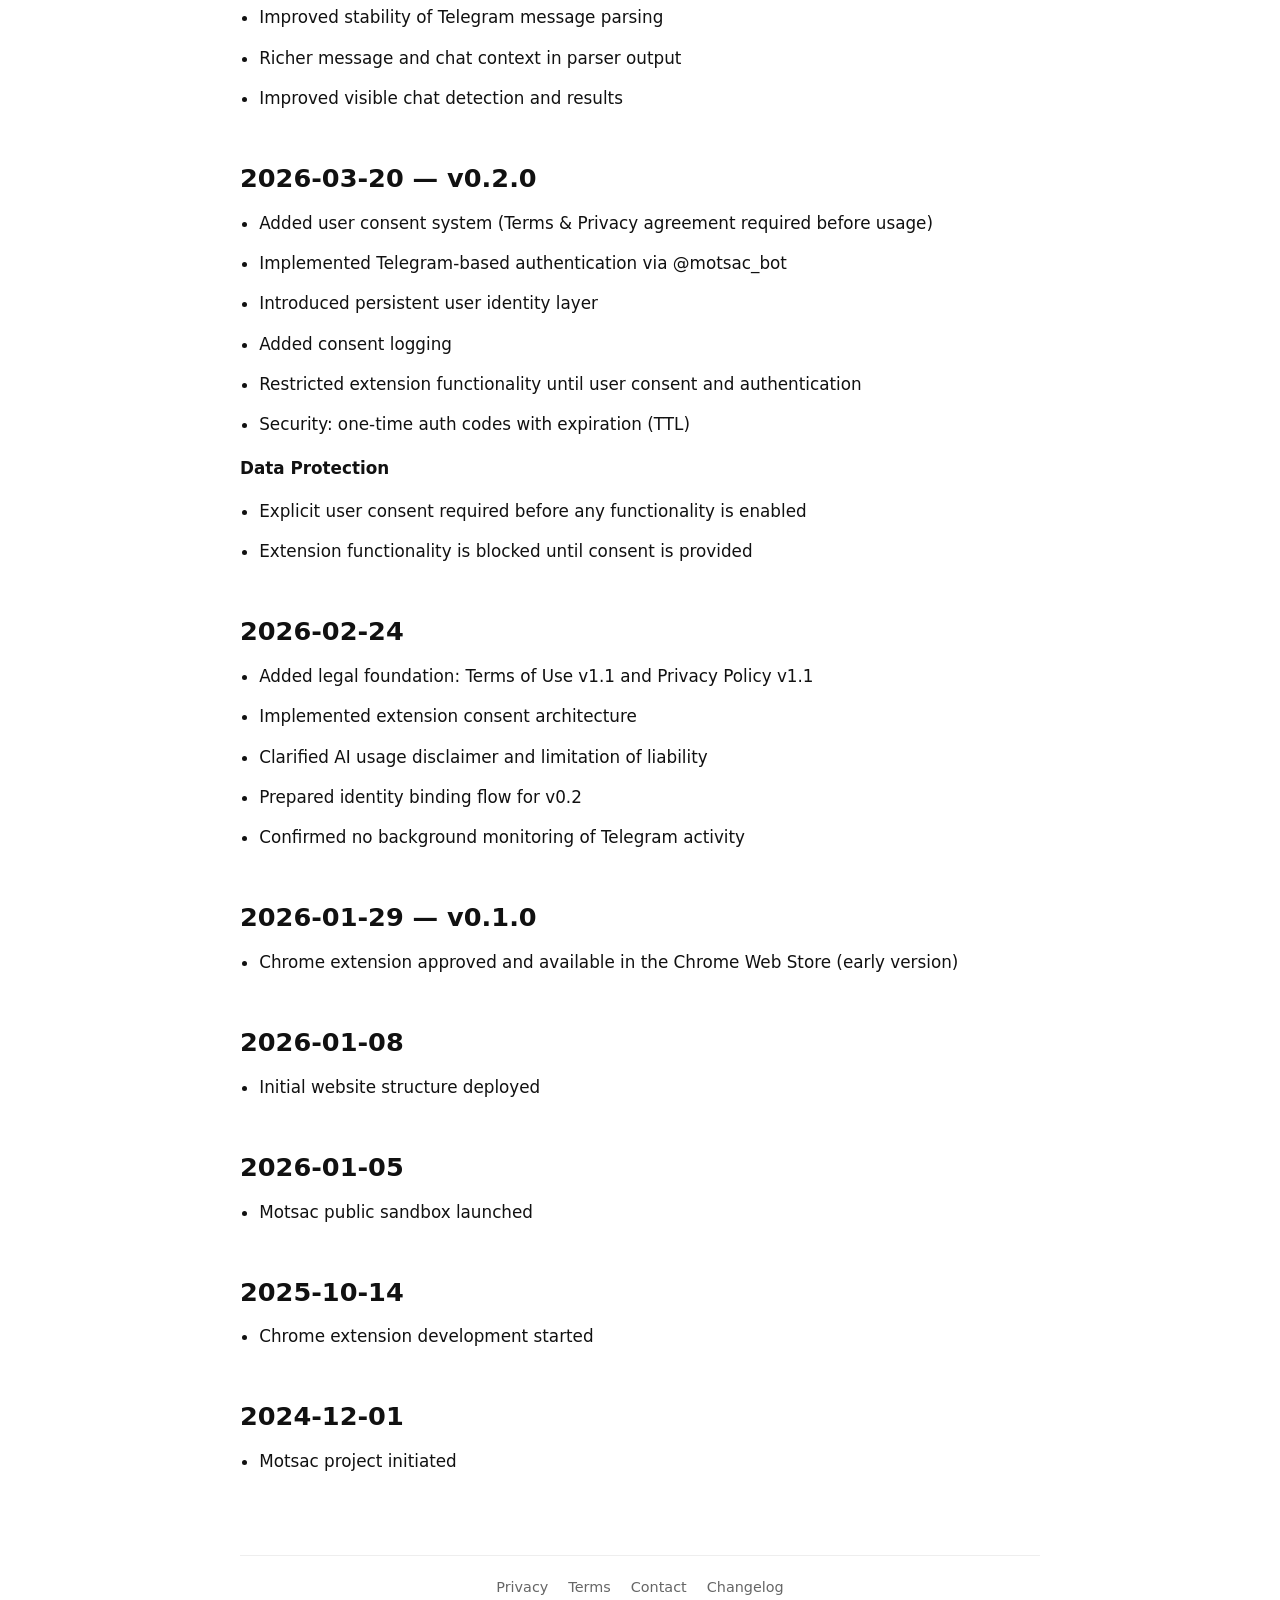
==== commit 7a1624e2: "v0.6.0" ====
--- a/changelog/index.html
+++ b/changelog/index.html
@@ -35,15 +35,39 @@
   </section>
 
   <section id="updates">
+    <h2><time datetime="2026-04-12">2026-04-12 — v0.6.0</time></h2>
+    <p><strong>Added</strong></p>
+    <ul>
+      <li>Manual data transmission to server after explicit user action</li>
+      <li>Integration with backend processing for conversation analysis</li>
+      <li>Separation between local storage (IndexedDB) and server payload</li>
+    </ul>
+    <p><strong>Improved</strong></p>
+    <ul>
+      <li>Refined data flow: parse → edit → save locally → send → result</li>
+      <li>Consistent use of locally approved data as the only source for transmission</li>
+      <li>More predictable and controlled message lifecycle</li>
+    </ul>
+    <p><strong>Data Control</strong></p>
+    <ul>
+      <li>Only user-approved messages can be sent to the server</li>
+      <li>Transmission occurs strictly after explicit user action</li>
+      <li>No automatic or background data transmission introduced</li>
+      <li>Server payload excludes identifiers and non-essential metadata</li>
+    </ul>
+    <p><strong>Notes</strong></p>
+    <ul>
+      <li>This version enables server-side analysis while preserving local-first architecture</li>
+      <li>All processing remains user-initiated and transparent</li>
+    </ul>
+
     <h2><time datetime="2026-04-11">2026-04-11</time></h2>
-
     <p><strong>Data Minimization</strong></p>
     <ul>
       <li>Reduced server payload to exclude identifiers</li>
       <li>Limited transmitted data to user-approved message content and essential context only</li>
       <li>Normalized reactions and reply context to remove third-party identifiers</li>
     </ul>
-
     <p><strong>User Control & Transparency</strong></p>
     <ul>
       <li>Formalized local-first architecture: data is stored in the browser before any transmission</li>
@@ -51,7 +75,6 @@
       <li>Data is transmitted only after explicit user action</li>
       <li>No background monitoring or automatic data collection</li>
     </ul>
-
     <p><strong>Legal Alignment</strong></p>
     <ul>
       <li>Updated Privacy Policy to reflect actual data flow and processing model</li>
